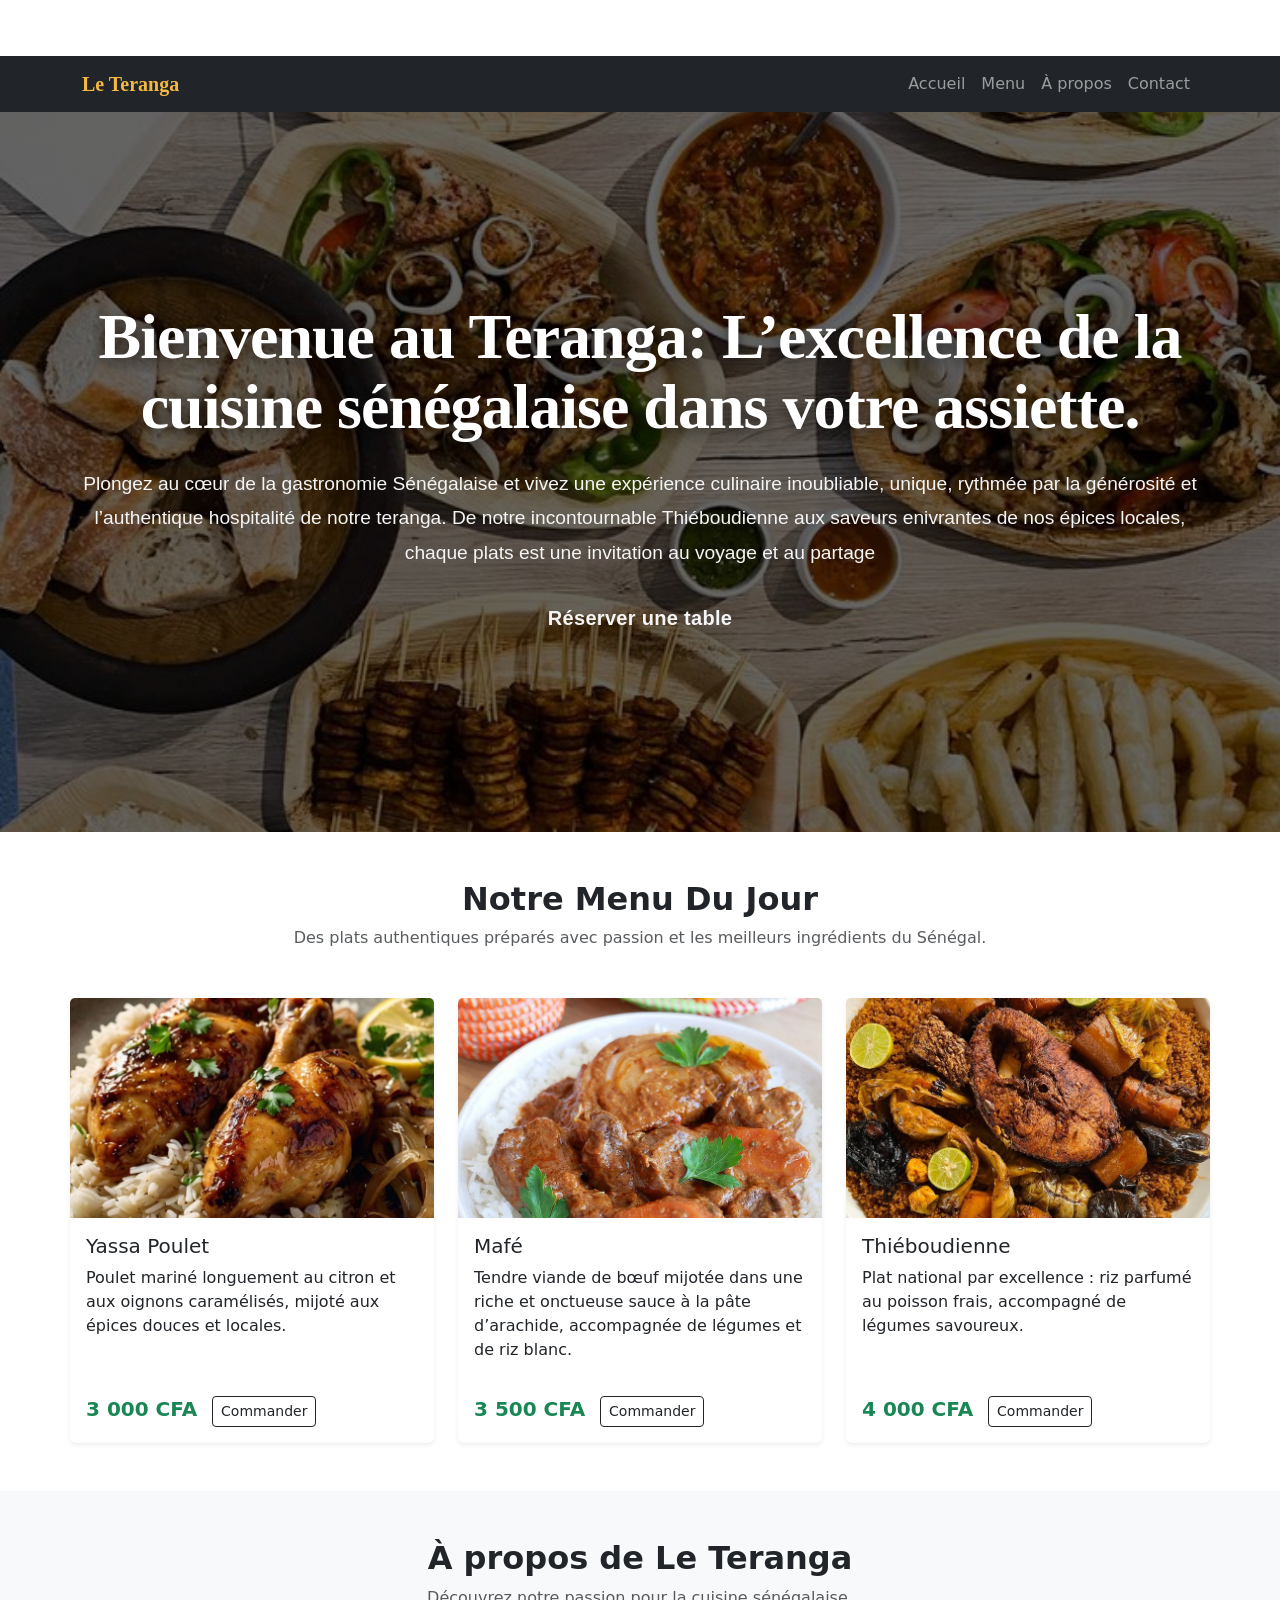
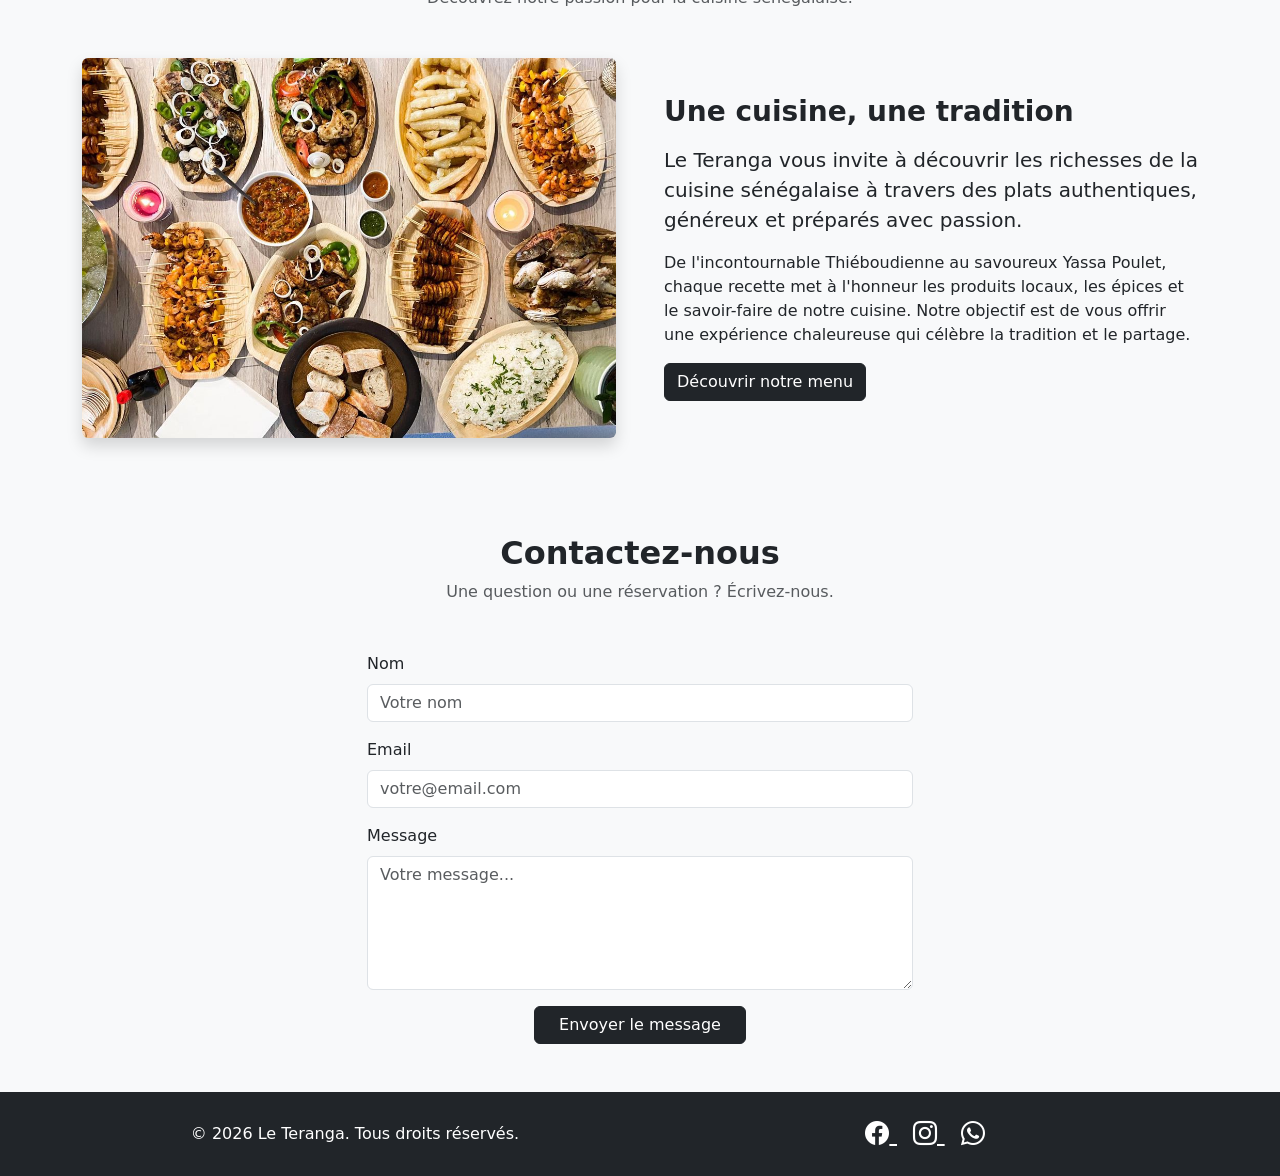
==== Bootstrap & Grid System /index.html @ a6b38057 "Finalisation du site" ====
<!DOCTYPE html>
<html lang="fr">

<head>

    <meta charset="UTF-8">
    <meta name="viewport" content="width=device-width, initial-scale=1.0">
    <title>Le Teranga - Saveurs du Sénégal</title>
    <link rel="stylesheet" href="style.css">
    <link href="https://cdn.jsdelivr.net/npm/bootstrap@5.3.8/dist/css/bootstrap.min.css" rel="stylesheet"
        integrity="sha384-sRIl4kxILFvY47J16cr9ZwB07vP4J8+LH7qKQnuqkuIAvNWLzeN8tE5YBujZqJLB" crossorigin="anonymous">
    <link rel="stylesheet" href="https://cdnjs.cloudflare.com/ajax/libs/font-awesome/6.4.2/css/all.min.css"
        integrity="sha512-iecdLmaskl7CVJkEZSMUkrQ6usKNU8gohwsnwqprMnhsNkWQdP7J5ZVHSpzAlp6K7AkzFBFs2yBcuNvMaNshare="
        crossorigin="anonymous" referrerpolicy="no-referrer"/>
    <link rel="stylesheet" href="https://cdn.jsdelivr.net/npm/bootstrap-icons@1.11.3/font/bootstrap-icons.min.css">

</head>

<body>
    <!--SECTION EN-TÊTE-->
    <section>
        <nav class="navbar navbar-expand-lg sticky-top navbar-dark bg-dark">
            <div class="container">
                <a class="navbar-brand" href="#">Le Teranga</a>
                <button class="navbar-toggler" type="button" data-bs-toggle="collapse" data-bs-target="#navbarNav">
                    <span class="navbar-toggler-icon"></span>
                </button>
                <div class="collapse navbar-collapse" id="navbarNav">
                    <ul class="navbar-nav ms-auto">
                        <li class="nav-item">
                            <a class="nav-link" href="#accueil">Accueil</a>
                        </li>
                        <li class="nav-item">
                            <a class="nav-link" href="#menu">Menu</a>
                        </li>
                        <li class="nav-item">
                            <a class="nav-link" href="#apropos">À propos</a>
                        </li>
                        <li class="nav-item">
                            <a class="nav-link" href="#contact">Contact</a>
                        </li>
                    </ul>
                </div>
            </div>
        </nav>
    </section>

    <!--SECTION HÉRO-->

    <header id="accueil" class="hero">
        <div class="container">
            <h1 class="display-3 fw-bold mb-4">Bienvenue au Teranga: L’excellence de la cuisine sénégalaise dans votre
                assiette.</h1>
            <p class="lead mb-4">Plongez au cœur de la gastronomie Sénégalaise et vivez une expérience culinaire
                inoubliable, unique, rythmée par la générosité et l’authentique hospitalité de notre teranga. De notre
                incontournable Thiéboudienne aux saveurs enivrantes de nos épices locales, chaque plats est une
                invitation au voyage et au partage</p>
            <a href="#menu" class="btn btn-custom btn-lg">Réserver une table</a>
        </div>
    </header>
    <!--SECTION MENU-->
    <section id="menu" class="container py-5">
        <div class="text-center mb-5">
            <h2 class="fw-bold">Notre Menu Du Jour</h2>
            <p class="text-muted"> Des plats authentiques préparés avec passion et les meilleurs ingrédients du Sénégal.
            </p>
        </div>
        <div class="row g-4">

            <!-- CARTE 1 -->
            <div class="col-12 col-md-4">
                <div class="card h-100 shadow-sm border-0">

                    <img src="images /Yassa.jpg" class="card-img-top" alt="Yassa Poulet">

                    <div class="card-body d-flex flex-column">

                        <h5 class="card-title">Yassa Poulet</h5>

                        <p class="card-text">
                            Poulet mariné longuement au citron et aux oignons
                            caramélisés, mijoté aux épices douces et locales.
                        </p>

                        <div class="mt-auto pt-3">
                            <span class="text-success fw-bold fs-5">
                                3 000 CFA
                            </span>

                            <a href="#contact" class="btn btn-outline-dark btn-sm ms-2">
                                Commander
                            </a>
                        </div>

                    </div>
                </div>
            </div>


            <!-- CARTE 2 -->
            <div class="col-12 col-md-4">
                <div class="card h-100 shadow-sm border-0">

                    <img src="images /Mafé.jpg" class="card-img-top" alt="Mafé">

                    <div class="card-body d-flex flex-column">

                        <h5 class="card-title">Mafé</h5>

                        <p class="card-text">
                            Tendre viande de bœuf mijotée dans une riche et
                            onctueuse sauce à la pâte d’arachide, accompagnée
                            de légumes et de riz blanc.
                        </p>

                        <div class="mt-auto pt-3">
                            <span class="text-success fw-bold fs-5">
                                3 500 CFA
                            </span>

                            <a href="#contact" class="btn btn-outline-dark btn-sm ms-2">
                                Commander
                            </a>
                        </div>

                    </div>
                </div>
            </div>


            <!-- CARTE 3 -->
            <div class="col-12 col-md-4">
                <div class="card h-100 shadow-sm border-0">

                    <img src="images /Thiéboudienne.jpg" class="card-img-top" alt="Thiéboudienne">

                    <div class="card-body d-flex flex-column">

                        <h5 class="card-title">Thiéboudienne</h5>

                        <p class="card-text">
                            Plat national par excellence : riz parfumé au
                            poisson frais, accompagné de légumes savoureux.
                        </p>

                        <div class="mt-auto pt-3">
                            <span class="text-success fw-bold fs-5">
                                4 000 CFA
                            </span>

                            <a href="#contact" class="btn btn-outline-dark btn-sm ms-2">
                                Commander
                            </a>
                        </div>

                    </div>
                </div>
            </div>

        </div>
    </section>
    <!-- SECTION À PROPOS -->
    <section id="apropos" class="py-5 bg-light">
        <div class="container">

            <div class="text-center mb-5">
                <h2 class="fw-bold">À propos de Le Teranga</h2>
                <p class="text-muted">
                    Découvrez notre passion pour la cuisine sénégalaise.
                </p>
            </div>

            <div class="row align-items-center g-5">

                <!-- COLONNE IMAGE -->
                <div class="col-12 col-md-6">
                    <img src="images /àpropos.jpg" class="img-fluid w-100 rounded shadow" alt="Cuisine sénégalaise">
                </div>

                <!-- COLONNE TEXTE -->
                <div class="col-12 col-md-6">
                    <h3 class="fw-bold mb-3">Une cuisine, une tradition</h3>

                    <p class="lead">
                        Le Teranga vous invite à découvrir les richesses de la
                        cuisine sénégalaise à travers des plats authentiques,
                        généreux et préparés avec passion.
                    </p>

                    <p>
                        De l'incontournable Thiéboudienne au savoureux Yassa
                        Poulet, chaque recette met à l'honneur les produits
                        locaux, les épices et le savoir-faire de notre cuisine.
                        Notre objectif est de vous offrir une expérience
                        chaleureuse qui célèbre la tradition et le partage.
                    </p>

                    <a href="#menu" class="btn btn-dark">
                        Découvrir notre menu
                    </a>
                </div>

            </div>
        </div>
    </section>
    <!-- SECTION CONTACT -->
    <section id="contact" class="py-5 bg-light">
        <div class="container">

            <!-- TITRE -->
            <div class="text-center mb-5">
                <h2 class="fw-bold">Contactez-nous</h2>
                <p class="text-muted">
                    Une question ou une réservation ? Écrivez-nous.
                </p>
            </div>

            <!-- FORMULAIRE -->
            <div class="row justify-content-center">
                <div class="col-12 col-md-8 col-lg-6">

                    <form>

                        <!-- NOM -->
                        <div class="mb-3">
                            <label for="nom" class="form-label">
                                Nom
                            </label>
                            <input type="text" class="form-control" id="nom" placeholder="Votre nom" required>
                        </div>

                        <!-- EMAIL -->
                        <div class="mb-3">
                            <label for="email" class="form-label">
                                Email
                            </label>
                            <input type="email" class="form-control" id="email" placeholder="votre@email.com" required>
                        </div>

                        <!-- MESSAGE -->
                        <div class="mb-3">
                            <label for="message" class="form-label">
                                Message
                            </label>
                            <textarea class="form-control" id="message" rows="5" placeholder="Votre message..."
                                required></textarea>
                        </div>

                        <!-- BOUTON -->
                        <div class="text-center">
                            <button type="submit" class="btn btn-dark px-4">
                                Envoyer le message
                            </button>
                        </div>

                    </form>

                </div>
            </div>

        </div>
    </section>
    <!-- FOOTER -->
    <footer class="bg-dark text-white py-4">
        <div class="container">
            <div class="row align-items-center text-center">

                <!-- COPYRIGHT -->
                <div class="col-12 col-md-6 mb-3 mb-md-0">
                    <p class="mb-0">
                        &copy; 2026 Le Teranga. Tous droits réservés.
                    </p>
                </div>

                <!-- RÉSEAUX SOCIAUX -->
                <div class="col-12 col-md-6">
                    <a href="#" class="text-white fs-4 mx-2" aria-label="Facebook">
                        <i class="bi bi-facebook"></i>
                    </a>

                    <a href="#" class="text-white fs-4 mx-2" aria-label="Instagram">
                        <i class="bi bi-instagram"></i>
                    </a>

                    <a href="#" class="text-white fs-4 mx-2" aria-label="WhatsApp">
                        <i class="bi bi-whatsapp"></i>
                    </a>
                </div>

            </div>
        </div>
    </footer>

</body>

</html>
---- Bootstrap & Grid System /style.css ----
/* --- Variables de couleurs --- */
:root {
    --primary-color: #198754;
    /* Vert (sénégalais) */
    --accent-color: #ffc107;
    /* Jaune (or) */
    --dark-color: #212529;
    /* Gris très foncé */
}

/* --- Styles globaux --- */
body {
    font-family: 'Segoe UI', Tahoma, Geneva, Verdana, sans-serif;
    color: #333;
    padding-top: 56px;
    /* Ajustement pour la navbar fixed-top */
}

/* --- Section Héros --- */
.hero {
    background: linear-gradient(rgba(0, 0, 0, 0.6), rgba(0, 0, 0, 0.6)), url('images /hero.jpg') no-repeat center center;
    background-size: cover;
    height: 80vh;
    display: flex;
    align-items: center;
    justify-content: center;
    color: white;
    text-align: center;
}

.btn-custom {
    background-color: var(--primary-color);
    color: white;
    border: none;
    padding: 12px 30px;
    font-weight: bold;
    transition: background 0.3s;
}

.btn-custom:hover {
    background-color: #146c43;
    color: white;
}

/* --- Section Menu --- */
#menu {
    padding: 80px 0;
}

/* Correction pour l'alignement des images des cartes */
.card-img-top {
    height: 200px;
    /* Fixe la hauteur */
    object-fit: cover;
    /* Évite que l'image ne soit déformée */
}

.card {
    transition: transform 0.3s;
}

.card:hover {
    transform: translateY(-5px);
}

/* --- Navbar --- */
.navbar {
    background-color: var(--dark-color) !important;
}

.navbar-brand {
    font-size: 1.5rem;
    color: var(--accent-color) !important;
}

/* --- Footer (Optionnel) --- */
footer {
    background-color: var(--dark-color);
    color: white;
    padding: 30px 0;
    text-align: center;
}

img {
    height: 80%;
    width: 200px;
}

/* Importation des polices */
@import url('https://fonts.googleapis.com/css2?family=Playfair+Display:wght@500;600;700;800&family=Poppins:wght@300;400;500;600;700&display=swap');

/* Police générale du site */
body {
    font-family: 'Poppins', sans-serif;
}

/* Grand titre du Hero */
.hero h1 {
    font-family: 'Playfair Display', serif;
    font-size: clamp(2.5rem, 5vw, 5rem);
    font-weight: 700;
    line-height: 1.1;
    letter-spacing: -1px;
    color: #fff;
    text-shadow: 0 4px 15px rgba(0, 0, 0, 0.6);
}

/* Texte d'introduction */
.hero p {
    font-family: 'Poppins', sans-serif;
    font-size: clamp(1rem, 1.5vw, 1.25rem);
    font-weight: 400;
    line-height: 1.8;
    color: #f5f5f5;
}

/* Petit texte au-dessus du titre */
.hero .subtitle {
    font-family: 'Poppins', sans-serif;
    font-size: 0.95rem;
    font-weight: 600;
    letter-spacing: 3px;
    text-transform: uppercase;
    color: #f5b942;
}

/* Bouton du Hero */
.hero .btn {
    font-family: 'Poppins', sans-serif;
    font-weight: 600;
    letter-spacing: 0.3px;
    color: #f5f5f5;
}

/* Nom du restaurant */
.navbar-brand {
    font-family: 'Playfair Display', serif;
    font-size: 1.7rem;
    font-weight: 700;
    color: #f5b942 !important;
}

.card-img-top {
    height: 220px;
    object-fit: cover;
}

.card {
    height: 100%;
}

.card-body {
    display: flex;
    flex-direction: column;
}
#apropos img {
    width: 100%;
    height: 380px; 
    object-fit: cover; 
    display : block;
    border-radius: 15px;
}
@media (max-width: 767px) {
    #apropos img {
        height: 280px;
    }
}
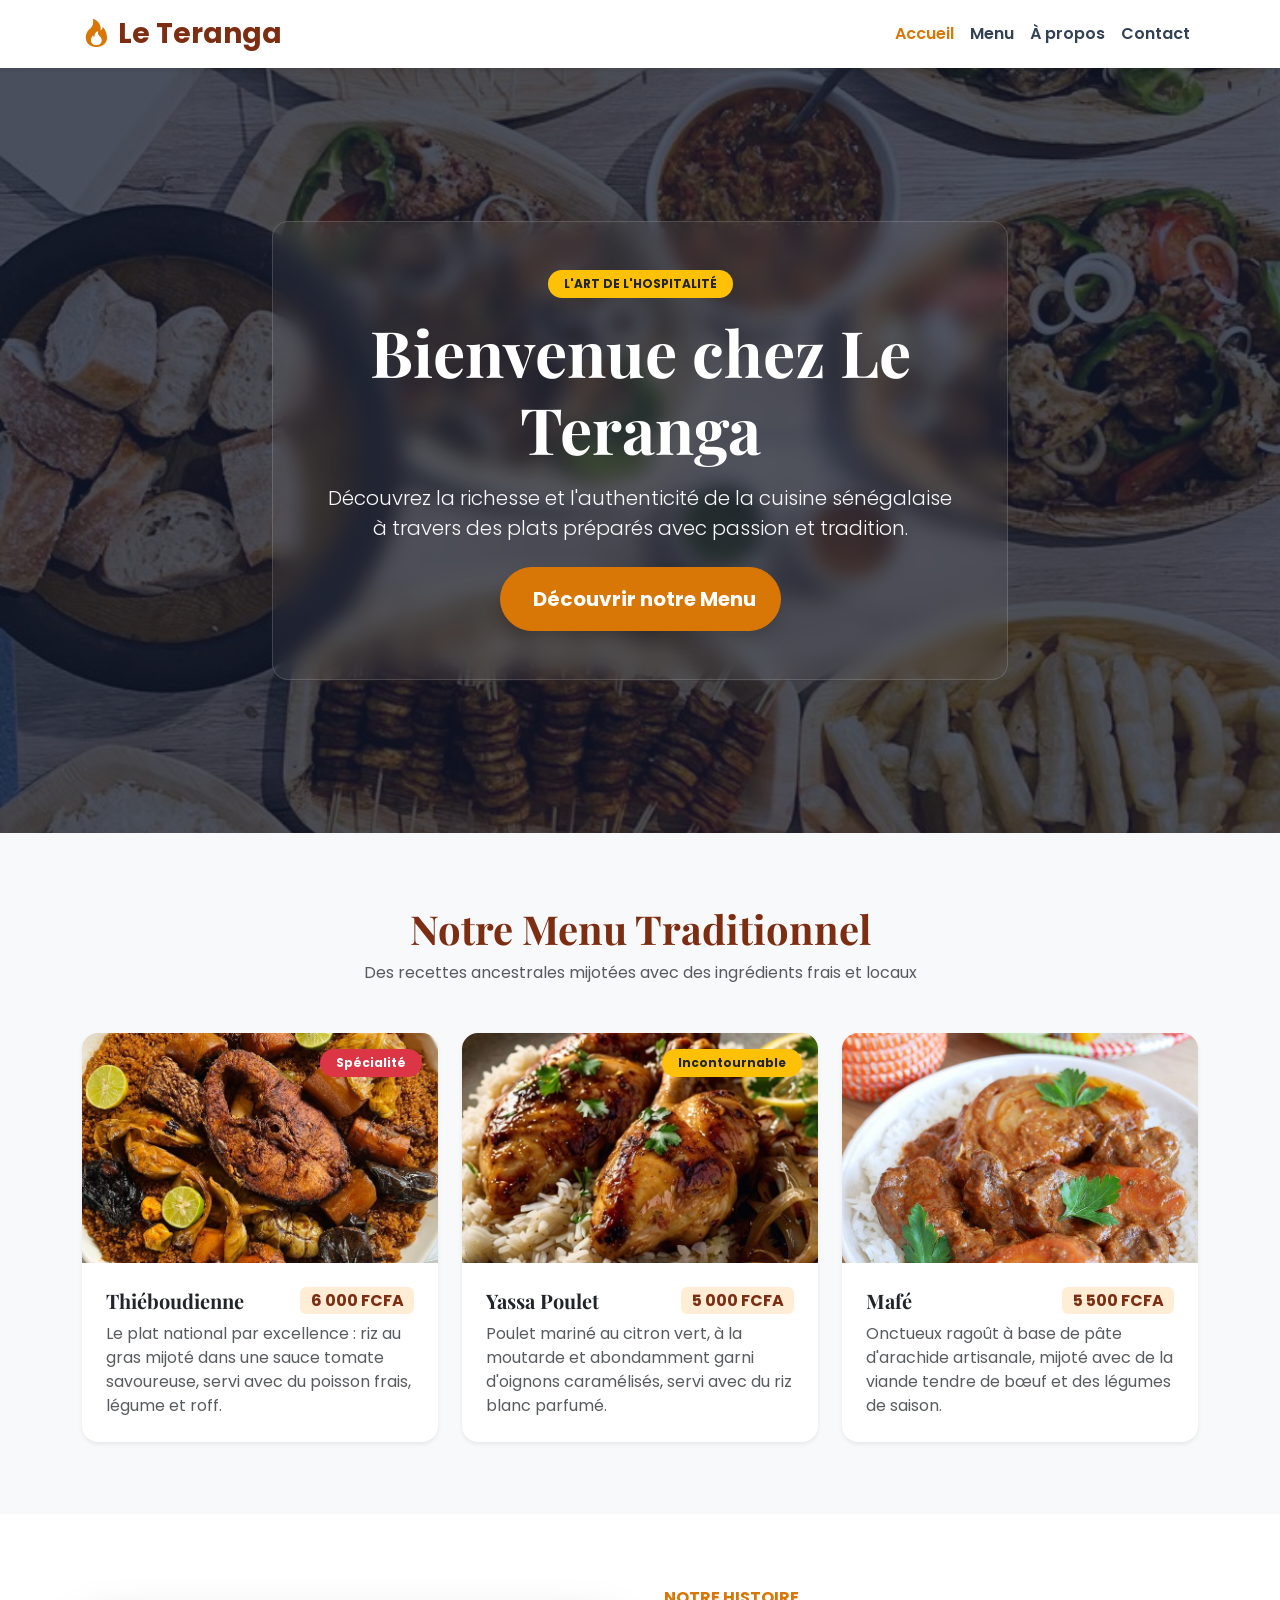
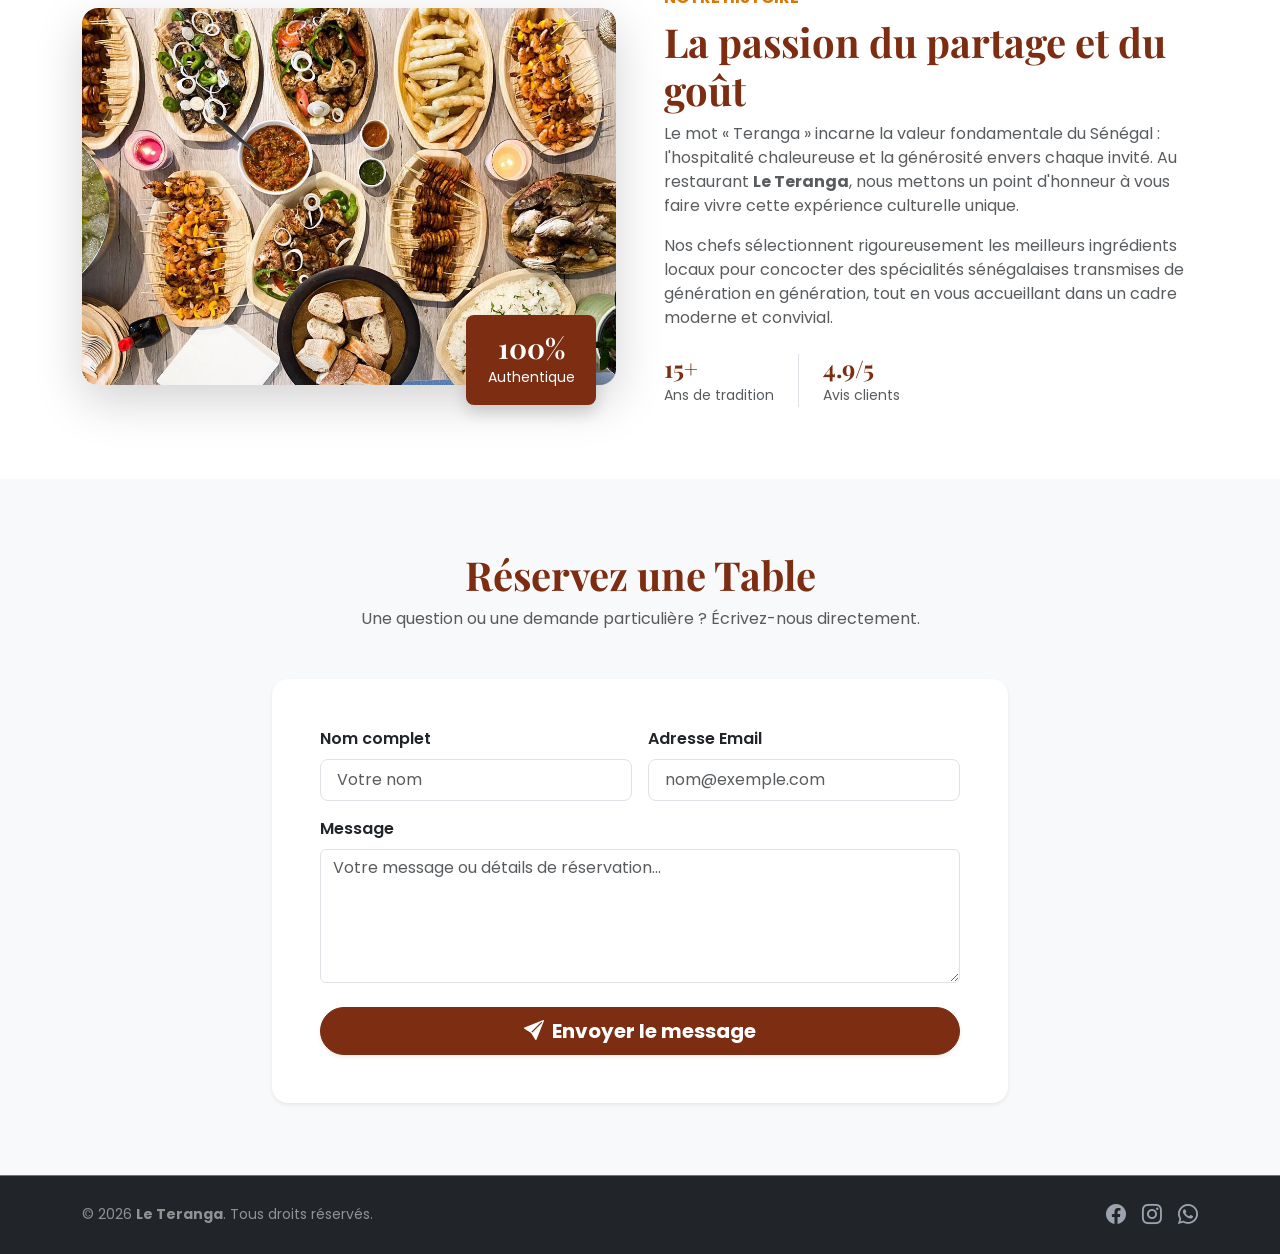
==== commit edd3a06d: "Mise à jour: modifications Bootstrap Grid System et Bootstrap Components" ====
--- a/Bootstrap & Grid System /index.html
+++ b/Bootstrap & Grid System /index.html
@@ -1,296 +1,243 @@
 <!DOCTYPE html>
 <html lang="fr">
-
 <head>
-
-    <meta charset="UTF-8">
-    <meta name="viewport" content="width=device-width, initial-scale=1.0">
-    <title>Le Teranga - Saveurs du Sénégal</title>
-    <link rel="stylesheet" href="style.css">
-    <link href="https://cdn.jsdelivr.net/npm/bootstrap@5.3.8/dist/css/bootstrap.min.css" rel="stylesheet"
-        integrity="sha384-sRIl4kxILFvY47J16cr9ZwB07vP4J8+LH7qKQnuqkuIAvNWLzeN8tE5YBujZqJLB" crossorigin="anonymous">
-    <link rel="stylesheet" href="https://cdnjs.cloudflare.com/ajax/libs/font-awesome/6.4.2/css/all.min.css"
-        integrity="sha512-iecdLmaskl7CVJkEZSMUkrQ6usKNU8gohwsnwqprMnhsNkWQdP7J5ZVHSpzAlp6K7AkzFBFs2yBcuNvMaNshare="
-        crossorigin="anonymous" referrerpolicy="no-referrer"/>
-    <link rel="stylesheet" href="https://cdn.jsdelivr.net/npm/bootstrap-icons@1.11.3/font/bootstrap-icons.min.css">
-
+  <meta charset="UTF-8">
+  <meta name="viewport" content="width=device-width, initial-scale=1.0">
+  <title>Le Teranga - Saveurs & Authenticité Sénégalaises</title>
+  
+  <!-- Bootstrap 5 CSS -->
+  <link href="https://cdn.jsdelivr.net/npm/bootstrap@5.3.3/dist/css/bootstrap.min.css" rel="stylesheet">
+  
+  <!-- Bootstrap Icons -->
+  <link rel="stylesheet" href="https://cdn.jsdelivr.net/npm/bootstrap-icons@1.11.3/font/bootstrap-icons.min.css">
+  
+  <!-- Google Fonts -->
+  <link rel="preconnect" href="https://fonts.googleapis.com">
+  <link rel="preconnect" href="https://fonts.gstatic.com" crossorigin>
+  <link href="https://fonts.googleapis.com/css2?family=Playfair+Display:wght@600;700&family=Poppins:wght@300;400;500;600&display=swap" rel="stylesheet">
+
+  <!-- Fichier CSS personnalisé -->
+  <link rel="stylesheet" href="style.css">
 </head>
-
 <body>
-    <!--SECTION EN-TÊTE-->
-    <section>
-        <nav class="navbar navbar-expand-lg sticky-top navbar-dark bg-dark">
-            <div class="container">
-                <a class="navbar-brand" href="#">Le Teranga</a>
-                <button class="navbar-toggler" type="button" data-bs-toggle="collapse" data-bs-target="#navbarNav">
-                    <span class="navbar-toggler-icon"></span>
+
+  <!-- 1. SECTION EN-TÊTE (NAVBAR) -->
+  <header class="sticky-top bg-white shadow-sm">
+    <nav class="navbar navbar-expand-lg navbar-light container">
+      <div class="container-fluid">
+        <!-- Nom du restaurant à gauche -->
+        <a class="navbar-brand fw-bold fs-3 text-brand" href="#">
+          <i class="bi bi-fire me-2 text-accent"></i>Le Teranga
+        </a>
+        
+        <button class="navbar-toggler border-0" type="button" data-bs-toggle="collapse" data-bs-target="#navbarNav" aria-controls="navbarNav" aria-expanded="false" aria-label="Toggle navigation">
+          <span class="navbar-toggler-icon"></span>
+        </button>
+
+        <!-- Liens de navigation à droite -->
+        <div class="collapse navbar-collapse" id="navbarNav">
+          <ul class="navbar-nav ms-auto fw-semibold">
+            <li class="nav-item"><a class="nav-link active" href="#accueil">Accueil</a></li>
+            <li class="nav-item"><a class="nav-link" href="#menu">Menu</a></li>
+            <li class="nav-item"><a class="nav-link" href="#apropos">À propos</a></li>
+            <li class="nav-item"><a class="nav-link" href="#contact">Contact</a></li>
+          </ul>
+        </div>
+      </div>
+    </nav>
+  </header>
+
+  <!-- 2. SECTION HÉROS -->
+  <section class="hero-section d-flex align-items-center justify-content-center text-center text-white" id="accueil">
+    <div class="container">
+      <div class="row justify-content-center">
+        <div class="col-12 col-md-10 col-lg-8">
+          <div class="hero-content p-4 p-md-5 rounded-4">
+            <span class="badge bg-warning text-dark px-3 py-2 rounded-pill mb-3 fw-bold text-uppercase">
+              L'Art de l'Hospitalité
+            </span>
+            <h1 class="display-3 fw-bold mb-3 brand-font">Bienvenue chez Le Teranga</h1>
+            <p class="lead mb-4 text-light">
+              Découvrez la richesse et l'authenticité de la cuisine sénégalaise à travers des plats préparés avec passion et tradition.
+            </p>
+            <a href="#menu" class="btn btn-accent btn-lg rounded-pill px-4 py-3 fw-bold shadow">
+              <i class="bi bi-restaurant me-2"></i>Découvrir notre Menu
+            </a>
+          </div>
+        </div>
+      </div>
+    </div>
+  </section>
+
+  <!-- 3. SECTION MENU (DISPOSITION EN GRILLE) -->
+  <section class="py-5 bg-light" id="menu">
+    <div class="container py-4">
+      <div class="text-center mb-5">
+        <h2 class="display-6 fw-bold brand-font text-brand">Notre Menu Traditionnel</h2> 
+        </h2>
+        <p class="text-muted">Des recettes ancestrales mijotées avec des ingrédients frais et locaux</p>
+      </div>
+
+      <div class="row g-4">
+        <!-- Plat 1 : Thiéboudienne -->
+        <div class="col-12 col-md-6 col-lg-4">
+          <div class="card h-100 border-0 shadow-sm custom-card">
+            <div class="position-relative">
+              <img src="images /Thiéboudienne.jpg" class="card-img-top" alt="Thiéboudienne">
+              <span class="badge bg-danger position-absolute top-0 end-0 m-3 px-3 py-2 rounded-pill">Spécialité</span>
+            </div>
+            <div class="card-body d-flex flex-column p-4">
+              <div class="d-flex justify-content-between align-items-center mb-2">
+                <h5 class="card-title fw-bold brand-font mb-0">Thiéboudienne</h5>
+                <span class="badge bg-brand-subtle text-brand fs-6 fw-bold">6 000 FCFA</span>
+              </div>
+              <p class="card-text text-muted flex-grow-1">
+                Le plat national par excellence : riz au gras mijoté dans une sauce tomate savoureuse, servi avec du poisson frais, légume et roff.
+              </p>
+            </div>
+          </div>
+        </div>
+
+        <!-- Plat 2 : Yassa Poulet -->
+        <div class="col-12 col-md-6 col-lg-4">
+          <div class="card h-100 border-0 shadow-sm custom-card">
+            <div class="position-relative">
+              <img src="images /Yassa.jpg" class="card-img-top" alt="Yassa Poulet">
+              <span class="badge bg-warning text-dark position-absolute top-0 end-0 m-3 px-3 py-2 rounded-pill">Incontournable</span>
+            </div>
+            <div class="card-body d-flex flex-column p-4">
+              <div class="d-flex justify-content-between align-items-center mb-2">
+                <h5 class="card-title fw-bold brand-font mb-0">Yassa Poulet</h5>
+                <span class="badge bg-brand-subtle text-brand fs-6 fw-bold">5 000 FCFA</span>
+              </div>
+              <p class="card-text text-muted flex-grow-1">
+                Poulet mariné au citron vert, à la moutarde et abondamment garni d'oignons caramélisés, servi avec du riz blanc parfumé.
+              </p>
+            </div>
+          </div>
+        </div>
+
+        <!-- Plat 3 : Mafé -->
+        <div class="col-12 col-md-12 col-lg-4">
+          <div class="card h-100 border-0 shadow-sm custom-card">
+            <div class="position-relative">
+              <img src="images /Mafé.jpg" class="card-img-top" alt="Mafé">
+            </div>
+            <div class="card-body d-flex flex-column p-4">
+              <div class="d-flex justify-content-between align-items-center mb-2">
+                <h5 class="card-title fw-bold brand-font mb-0">Mafé</h5>
+                <span class="badge bg-brand-subtle text-brand fs-6 fw-bold">5 500 FCFA</span>
+              </div>
+              <p class="card-text text-muted flex-grow-1">
+                Onctueux ragoût à base de pâte d'arachide artisanale, mijoté avec de la viande tendre de bœuf et des légumes de saison.
+              </p>
+            </div>
+          </div>
+        </div>
+      </div>
+    </div>
+  </section>
+
+  <!-- 4. SECTION À PROPOS DE NOUS (GRILLE 2 COLONNES) -->
+  <section class="py-5" id="apropos">
+    <div class="container py-4">
+      <div class="row g-5 align-items-center">
+        <!-- Colonne Image -->
+        <div class="col-12 col-md-6">
+          <div class="position-relative">
+            <img src="images /àpropos.jpg" class="img-fluid rounded-4 shadow-lg" alt="Intérieur du restaurant Le Teranga">
+            <div class="experience-badge bg-brand text-white p-3 rounded-3 text-center shadow d-none d-sm-block">
+              <span class="h3 fw-bold brand-font d-block mb-0">100%</span>
+              <small>Authentique</small>
+            </div>
+          </div>
+        </div>
+
+        <!-- Colonne Texte -->
+        <div class="col-12 col-md-6">
+          <span class="text-accent fw-bold text-uppercase tracking-wider">Notre Histoire</span>
+          <h2 class="display-6 fw-bold brand-font text-brand my-2">La passion du partage et du goût</h2>
+          <p class="text-muted leading-relaxed">
+            Le mot « Teranga » incarne la valeur fondamentale du Sénégal : l'hospitalité chaleureuse et la générosité envers chaque invité. Au restaurant <strong>Le Teranga</strong>, nous mettons un point d'honneur à vous faire vivre cette expérience culturelle unique.
+          </p>
+          <p class="text-muted leading-relaxed">
+            Nos chefs sélectionnent rigoureusement les meilleurs ingrédients locaux pour concocter des spécialités sénégalaises transmises de génération en génération, tout en vous accueillant dans un cadre moderne et convivial.
+          </p>
+          <div class="d-flex gap-4 mt-4">
+            <div>
+              <h4 class="fw-bold text-brand mb-0 brand-font">15+</h4>
+              <small class="text-muted">Ans de tradition</small>
+            </div>
+            <div class="border-start ps-4">
+              <h4 class="fw-bold text-brand mb-0 brand-font">4.9/5</h4>
+              <small class="text-muted">Avis clients</small>
+            </div>
+          </div>
+        </div>
+      </div>
+    </div>
+  </section>
+
+  <!-- 5. SECTION CONTACT -->
+  <section class="py-5 bg-light" id="contact">
+    <div class="container py-4">
+      <div class="text-center mb-5">
+        <h2 class="display-6 fw-bold brand-font text-brand">Réservez une Table</h2>
+        <p class="text-muted">Une question ou une demande particulière ? Écrivez-nous directement.</p>
+      </div>
+
+      <div class="row justify-content-center">
+        <div class="col-12 col-md-10 col-lg-8">
+          <form class="card p-4 p-md-5 border-0 shadow-sm rounded-4">
+            <div class="row g-3">
+              <div class="col-12 col-md-6">
+                <label for="nom" class="form-label fw-semibold">Nom complet</label>
+                <input type="text" class="form-control form-control-lg fs-6" id="nom" placeholder="Votre nom" required>
+              </div>
+              <div class="col-12 col-md-6">
+                <label for="email" class="form-label fw-semibold">Adresse Email</label>
+                <input type="email" class="form-control form-control-lg fs-6" id="email" placeholder="nom@exemple.com" required>
+              </div>
+              <div class="col-12">
+                <label for="message" class="form-label fw-semibold">Message</label>
+                <textarea class="form-control fs-6" id="message" rows="5" placeholder="Votre message ou détails de réservation..." required></textarea>
+              </div>
+              <div class="col-12 mt-4">
+                <button type="submit" class="btn btn-brand btn-lg rounded-pill w-100 fw-bold shadow-sm">
+                  <i class="bi bi-send-fill me-2"></i>Envoyer le message
                 </button>
-                <div class="collapse navbar-collapse" id="navbarNav">
-                    <ul class="navbar-nav ms-auto">
-                        <li class="nav-item">
-                            <a class="nav-link" href="#accueil">Accueil</a>
-                        </li>
-                        <li class="nav-item">
-                            <a class="nav-link" href="#menu">Menu</a>
-                        </li>
-                        <li class="nav-item">
-                            <a class="nav-link" href="#apropos">À propos</a>
-                        </li>
-                        <li class="nav-item">
-                            <a class="nav-link" href="#contact">Contact</a>
-                        </li>
-                    </ul>
-                </div>
-            </div>
-        </nav>
-    </section>
-
-    <!--SECTION HÉRO-->
-
-    <header id="accueil" class="hero">
-        <div class="container">
-            <h1 class="display-3 fw-bold mb-4">Bienvenue au Teranga: L’excellence de la cuisine sénégalaise dans votre
-                assiette.</h1>
-            <p class="lead mb-4">Plongez au cœur de la gastronomie Sénégalaise et vivez une expérience culinaire
-                inoubliable, unique, rythmée par la générosité et l’authentique hospitalité de notre teranga. De notre
-                incontournable Thiéboudienne aux saveurs enivrantes de nos épices locales, chaque plats est une
-                invitation au voyage et au partage</p>
-            <a href="#menu" class="btn btn-custom btn-lg">Réserver une table</a>
-        </div>
-    </header>
-    <!--SECTION MENU-->
-    <section id="menu" class="container py-5">
-        <div class="text-center mb-5">
-            <h2 class="fw-bold">Notre Menu Du Jour</h2>
-            <p class="text-muted"> Des plats authentiques préparés avec passion et les meilleurs ingrédients du Sénégal.
-            </p>
-        </div>
-        <div class="row g-4">
-
-            <!-- CARTE 1 -->
-            <div class="col-12 col-md-4">
-                <div class="card h-100 shadow-sm border-0">
-
-                    <img src="images /Yassa.jpg" class="card-img-top" alt="Yassa Poulet">
-
-                    <div class="card-body d-flex flex-column">
-
-                        <h5 class="card-title">Yassa Poulet</h5>
-
-                        <p class="card-text">
-                            Poulet mariné longuement au citron et aux oignons
-                            caramélisés, mijoté aux épices douces et locales.
-                        </p>
-
-                        <div class="mt-auto pt-3">
-                            <span class="text-success fw-bold fs-5">
-                                3 000 CFA
-                            </span>
-
-                            <a href="#contact" class="btn btn-outline-dark btn-sm ms-2">
-                                Commander
-                            </a>
-                        </div>
-
-                    </div>
-                </div>
-            </div>
-
-
-            <!-- CARTE 2 -->
-            <div class="col-12 col-md-4">
-                <div class="card h-100 shadow-sm border-0">
-
-                    <img src="images /Mafé.jpg" class="card-img-top" alt="Mafé">
-
-                    <div class="card-body d-flex flex-column">
-
-                        <h5 class="card-title">Mafé</h5>
-
-                        <p class="card-text">
-                            Tendre viande de bœuf mijotée dans une riche et
-                            onctueuse sauce à la pâte d’arachide, accompagnée
-                            de légumes et de riz blanc.
-                        </p>
-
-                        <div class="mt-auto pt-3">
-                            <span class="text-success fw-bold fs-5">
-                                3 500 CFA
-                            </span>
-
-                            <a href="#contact" class="btn btn-outline-dark btn-sm ms-2">
-                                Commander
-                            </a>
-                        </div>
-
-                    </div>
-                </div>
-            </div>
-
-
-            <!-- CARTE 3 -->
-            <div class="col-12 col-md-4">
-                <div class="card h-100 shadow-sm border-0">
-
-                    <img src="images /Thiéboudienne.jpg" class="card-img-top" alt="Thiéboudienne">
-
-                    <div class="card-body d-flex flex-column">
-
-                        <h5 class="card-title">Thiéboudienne</h5>
-
-                        <p class="card-text">
-                            Plat national par excellence : riz parfumé au
-                            poisson frais, accompagné de légumes savoureux.
-                        </p>
-
-                        <div class="mt-auto pt-3">
-                            <span class="text-success fw-bold fs-5">
-                                4 000 CFA
-                            </span>
-
-                            <a href="#contact" class="btn btn-outline-dark btn-sm ms-2">
-                                Commander
-                            </a>
-                        </div>
-
-                    </div>
-                </div>
-            </div>
-
-        </div>
-    </section>
-    <!-- SECTION À PROPOS -->
-    <section id="apropos" class="py-5 bg-light">
-        <div class="container">
-
-            <div class="text-center mb-5">
-                <h2 class="fw-bold">À propos de Le Teranga</h2>
-                <p class="text-muted">
-                    Découvrez notre passion pour la cuisine sénégalaise.
-                </p>
-            </div>
-
-            <div class="row align-items-center g-5">
-
-                <!-- COLONNE IMAGE -->
-                <div class="col-12 col-md-6">
-                    <img src="images /àpropos.jpg" class="img-fluid w-100 rounded shadow" alt="Cuisine sénégalaise">
-                </div>
-
-                <!-- COLONNE TEXTE -->
-                <div class="col-12 col-md-6">
-                    <h3 class="fw-bold mb-3">Une cuisine, une tradition</h3>
-
-                    <p class="lead">
-                        Le Teranga vous invite à découvrir les richesses de la
-                        cuisine sénégalaise à travers des plats authentiques,
-                        généreux et préparés avec passion.
-                    </p>
-
-                    <p>
-                        De l'incontournable Thiéboudienne au savoureux Yassa
-                        Poulet, chaque recette met à l'honneur les produits
-                        locaux, les épices et le savoir-faire de notre cuisine.
-                        Notre objectif est de vous offrir une expérience
-                        chaleureuse qui célèbre la tradition et le partage.
-                    </p>
-
-                    <a href="#menu" class="btn btn-dark">
-                        Découvrir notre menu
-                    </a>
-                </div>
-
-            </div>
-        </div>
-    </section>
-    <!-- SECTION CONTACT -->
-    <section id="contact" class="py-5 bg-light">
-        <div class="container">
-
-            <!-- TITRE -->
-            <div class="text-center mb-5">
-                <h2 class="fw-bold">Contactez-nous</h2>
-                <p class="text-muted">
-                    Une question ou une réservation ? Écrivez-nous.
-                </p>
-            </div>
-
-            <!-- FORMULAIRE -->
-            <div class="row justify-content-center">
-                <div class="col-12 col-md-8 col-lg-6">
-
-                    <form>
-
-                        <!-- NOM -->
-                        <div class="mb-3">
-                            <label for="nom" class="form-label">
-                                Nom
-                            </label>
-                            <input type="text" class="form-control" id="nom" placeholder="Votre nom" required>
-                        </div>
-
-                        <!-- EMAIL -->
-                        <div class="mb-3">
-                            <label for="email" class="form-label">
-                                Email
-                            </label>
-                            <input type="email" class="form-control" id="email" placeholder="votre@email.com" required>
-                        </div>
-
-                        <!-- MESSAGE -->
-                        <div class="mb-3">
-                            <label for="message" class="form-label">
-                                Message
-                            </label>
-                            <textarea class="form-control" id="message" rows="5" placeholder="Votre message..."
-                                required></textarea>
-                        </div>
-
-                        <!-- BOUTON -->
-                        <div class="text-center">
-                            <button type="submit" class="btn btn-dark px-4">
-                                Envoyer le message
-                            </button>
-                        </div>
-
-                    </form>
-
-                </div>
-            </div>
-
-        </div>
-    </section>
-    <!-- FOOTER -->
-    <footer class="bg-dark text-white py-4">
-        <div class="container">
-            <div class="row align-items-center text-center">
-
-                <!-- COPYRIGHT -->
-                <div class="col-12 col-md-6 mb-3 mb-md-0">
-                    <p class="mb-0">
-                        &copy; 2026 Le Teranga. Tous droits réservés.
-                    </p>
-                </div>
-
-                <!-- RÉSEAUX SOCIAUX -->
-                <div class="col-12 col-md-6">
-                    <a href="#" class="text-white fs-4 mx-2" aria-label="Facebook">
-                        <i class="bi bi-facebook"></i>
-                    </a>
-
-                    <a href="#" class="text-white fs-4 mx-2" aria-label="Instagram">
-                        <i class="bi bi-instagram"></i>
-                    </a>
-
-                    <a href="#" class="text-white fs-4 mx-2" aria-label="WhatsApp">
-                        <i class="bi bi-whatsapp"></i>
-                    </a>
-                </div>
-
-            </div>
-        </div>
-    </footer>
-
+              </div>
+            </div>
+          </form>
+        </div>
+      </div>
+    </div>
+  </section>
+
+  <!-- 6. FOOTER -->
+  <footer class="bg-dark text-white py-4 border-top border-secondary">
+    <div class="container">
+      <div class="row gy-3 align-items-center">
+        <!-- Droits d'auteur -->
+        <div class="col-12 col-md-6 text-center text-md-start">
+          <p class="mb-0 text-white-50 small">
+            &copy; 2026 <strong>Le Teranga</strong>. Tous droits réservés.
+          </p>
+        </div>
+        
+        <!-- Icônes Médias Sociaux -->
+        <div class="col-12 col-md-6 text-center text-md-end">
+          <div class="d-flex justify-content-center justify-content-md-end gap-3">
+            <a href="#" class="social-icon"><i class="bi bi-facebook fs-5"></i></a>
+            <a href="#" class="social-icon"><i class="bi bi-instagram fs-5"></i></a>
+            <a href="#" class="social-icon"><i class="bi bi-whatsapp fs-5"></i></a>
+          </div>
+        </div>
+      </div>
+    </div>
+  </footer>
+
+  <!-- Bootstrap 5 JS Bundle -->
+  <script src="https://cdn.jsdelivr.net/npm/bootstrap@5.3.3/dist/js/bootstrap.bundle.min.js"></script>
 </body>
-
-</html>+</html>
--- a/Bootstrap & Grid System /style.css
+++ b/Bootstrap & Grid System /style.css
@@ -1,167 +1,171 @@
-/* --- Variables de couleurs --- */
+/* ==========================================================================
+   1. VARIABLES & TYPOGRAPHIE (THÈME RESTAURANT TERANGA)
+   ========================================================================== */
 :root {
-    --primary-color: #198754;
-    /* Vert (sénégalais) */
-    --accent-color: #ffc107;
-    /* Jaune (or) */
-    --dark-color: #212529;
-    /* Gris très foncé */
+  --color-brand: #7c2d12;       /* Terre de Sienne / Rouge Chaleureux */
+  --color-brand-hover: #5b2110;
+  --color-accent: #d97706;      /* Ambre / Épice */
+  --color-accent-hover: #b45309;
+  --bg-light: #fdfbf7;           /* Blanc cassé doux */
+  --text-main: #334155;
 }
 
-/* --- Styles globaux --- */
 body {
-    font-family: 'Segoe UI', Tahoma, Geneva, Verdana, sans-serif;
-    color: #333;
-    padding-top: 56px;
-    /* Ajustement pour la navbar fixed-top */
+  font-family: 'Poppins', sans-serif;
+  color: var(--text-main);
+  background-color: #ffffff;
+  overflow-x: hidden;
 }
 
-/* --- Section Héros --- */
-.hero {
-    background: linear-gradient(rgba(0, 0, 0, 0.6), rgba(0, 0, 0, 0.6)), url('images /hero.jpg') no-repeat center center;
-    background-size: cover;
-    height: 80vh;
-    display: flex;
-    align-items: center;
-    justify-content: center;
-    color: white;
-    text-align: center;
+.brand-font {
+  font-family: 'Playfair Display', serif;
 }
 
-.btn-custom {
-    background-color: var(--primary-color);
-    color: white;
-    border: none;
-    padding: 12px 30px;
-    font-weight: bold;
-    transition: background 0.3s;
+.text-brand {
+  color: var(--color-brand) !important;
 }
 
-.btn-custom:hover {
-    background-color: #146c43;
-    color: white;
+.text-accent {
+  color: var(--color-accent) !important;
 }
 
-/* --- Section Menu --- */
-#menu {
-    padding: 80px 0;
+.bg-brand {
+  background-color: var(--color-brand) !important;
 }
 
-/* Correction pour l'alignement des images des cartes */
-.card-img-top {
-    height: 200px;
-    /* Fixe la hauteur */
-    object-fit: cover;
-    /* Évite que l'image ne soit déformée */
+.bg-brand-subtle {
+  background-color: #ffedd5 !important;
 }
 
-.card {
-    transition: transform 0.3s;
+/* ==========================================================================
+   2. NAVBAR
+   ========================================================================== */
+.navbar-nav .nav-link {
+  color: var(--text-main);
+  padding: 0.5rem 1rem;
+  transition: color 0.3s ease;
 }
 
-.card:hover {
-    transform: translateY(-5px);
+.navbar-nav .nav-link:hover,
+.navbar-nav .nav-link.active {
+  color: var(--color-accent) !important;
 }
 
-/* --- Navbar --- */
-.navbar {
-    background-color: var(--dark-color) !important;
+/* ==========================================================================
+   3. SECTION HÉROS
+   ========================================================================== */
+.hero-section {
+  min-height: 85vh;
+  padding: 4rem 1rem;
+  /* Image de fond avec superposition d'assombrissement pour une lisibilité parfaite */
+  background: linear-gradient(rgba(15, 23, 42, 0.75), rgba(15, 23, 42, 0.75)), 
+              url('images /hero.jpg') center/cover no-repeat;
+  background-color: #1c1917;
 }
 
-.navbar-brand {
-    font-size: 1.5rem;
-    color: var(--accent-color) !important;
+.hero-content {
+  background: rgba(255, 255, 255, 0.05);
+  backdrop-filter: blur(10px);
+  -webkit-backdrop-filter: blur(10px);
+  border: 1px solid rgba(255, 255, 255, 0.15);
 }
 
-/* --- Footer (Optionnel) --- */
-footer {
-    background-color: var(--dark-color);
-    color: white;
-    padding: 30px 0;
-    text-align: center;
+.btn-accent {
+  background-color: var(--color-accent);
+  border-color: var(--color-accent);
+  color: #ffffff;
 }
 
-img {
-    height: 80%;
-    width: 200px;
+.btn-accent:hover {
+  background-color: var(--color-accent-hover);
+  border-color: var(--color-accent-hover);
+  color: #ffffff;
 }
 
-/* Importation des polices */
-@import url('https://fonts.googleapis.com/css2?family=Playfair+Display:wght@500;600;700;800&family=Poppins:wght@300;400;500;600;700&display=swap');
-
-/* Police générale du site */
-body {
-    font-family: 'Poppins', sans-serif;
+.btn-brand {
+  background-color: var(--color-brand);
+  border-color: var(--color-brand);
+  color: #ffffff;
 }
 
-/* Grand titre du Hero */
-.hero h1 {
-    font-family: 'Playfair Display', serif;
-    font-size: clamp(2.5rem, 5vw, 5rem);
-    font-weight: 700;
-    line-height: 1.1;
-    letter-spacing: -1px;
-    color: #fff;
-    text-shadow: 0 4px 15px rgba(0, 0, 0, 0.6);
+.btn-brand:hover {
+  background-color: var(--color-brand-hover);
+  border-color: var(--color-brand-hover);
+  color: #ffffff;
 }
 
-/* Texte d'introduction */
-.hero p {
-    font-family: 'Poppins', sans-serif;
-    font-size: clamp(1rem, 1.5vw, 1.25rem);
-    font-weight: 400;
-    line-height: 1.8;
-    color: #f5f5f5;
+/* ==========================================================================
+   4. SECTION MENU
+   ========================================================================== */
+.custom-card {
+  transition: transform 0.3s ease, box-shadow 0.3s ease;
+  border-radius: 1rem;
+  overflow: hidden;
 }
 
-/* Petit texte au-dessus du titre */
-.hero .subtitle {
-    font-family: 'Poppins', sans-serif;
-    font-size: 0.95rem;
-    font-weight: 600;
-    letter-spacing: 3px;
-    text-transform: uppercase;
-    color: #f5b942;
-}
-
-/* Bouton du Hero */
-.hero .btn {
-    font-family: 'Poppins', sans-serif;
-    font-weight: 600;
-    letter-spacing: 0.3px;
-    color: #f5f5f5;
-}
-
-/* Nom du restaurant */
-.navbar-brand {
-    font-family: 'Playfair Display', serif;
-    font-size: 1.7rem;
-    font-weight: 700;
-    color: #f5b942 !important;
+.custom-card:hover {
+  transform: translateY(-6px);
+  box-shadow: 0 15px 30px rgba(0, 0, 0, 0.1) !important;
 }
 
 .card-img-top {
-    height: 220px;
-    object-fit: cover;
+  height: 230px;
+  object-fit: cover;
 }
 
-.card {
-    height: 100%;
+/* ==========================================================================
+   5. SECTION À PROPOS
+   ========================================================================== */
+.experience-badge {
+  position: absolute;
+  bottom: -20px;
+  right: 20px;
+  min-width: 130px;
 }
 
-.card-body {
-    display: flex;
-    flex-direction: column;
+/* ==========================================================================
+   6. FORMULAIRES & FOOTER
+   ========================================================================== */
+.form-control:focus {
+  border-color: var(--color-brand);
+  box-shadow: 0 0 0 0.25rem rgba(124, 45, 18, 0.2);
 }
-#apropos img {
-    width: 100%;
-    height: 380px; 
-    object-fit: cover; 
-    display : block;
-    border-radius: 15px;
+
+.social-icon {
+  color: #9ca3af;
+  transition: color 0.3s ease, transform 0.3s ease;
+  display: inline-block;
 }
-@media (max-width: 767px) {
-    #apropos img {
-        height: 280px;
-    }
-}+
+.social-icon:hover {
+  color: var(--color-accent);
+  transform: translateY(-2px);
+}
+
+/* ==========================================================================
+   7. MEDIA QUERIES (ADAPTATION MOBILES ET TABLETTES)
+   ========================================================================== */
+@media (max-width: 575.98px) {
+  .hero-section {
+    min-height: 75vh;
+    padding: 2.5rem 0.5rem;
+  }
+
+  .hero-section h1 {
+    font-size: 2.2rem;
+  }
+
+  .card-img-top {
+    height: 200px;
+  }
+}
+
+@media (max-width: 991.98px) {
+  .navbar-collapse {
+    background-color: #ffffff;
+    padding: 1rem;
+    border-radius: 0.75rem;
+    box-shadow: 0 10px 25px rgba(0, 0, 0, 0.1);
+    margin-top: 0.5rem;
+  }
+}
